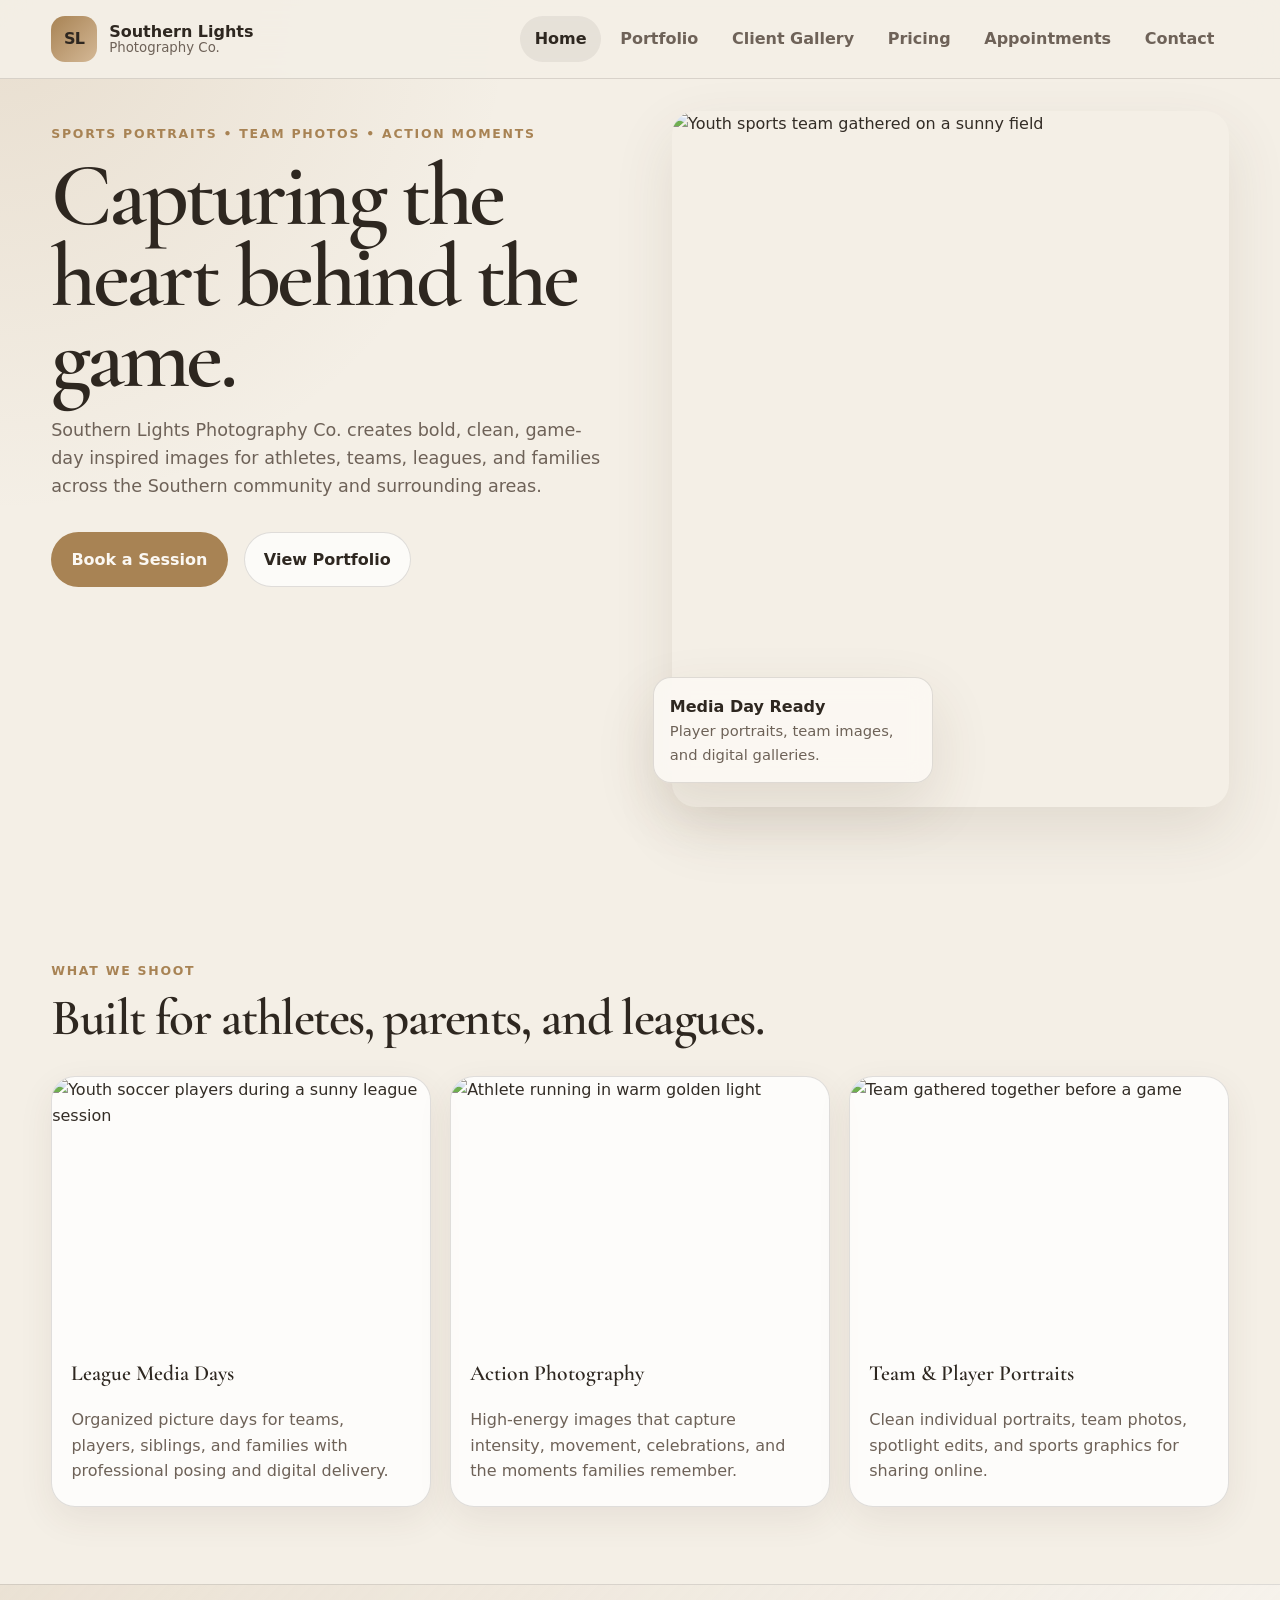
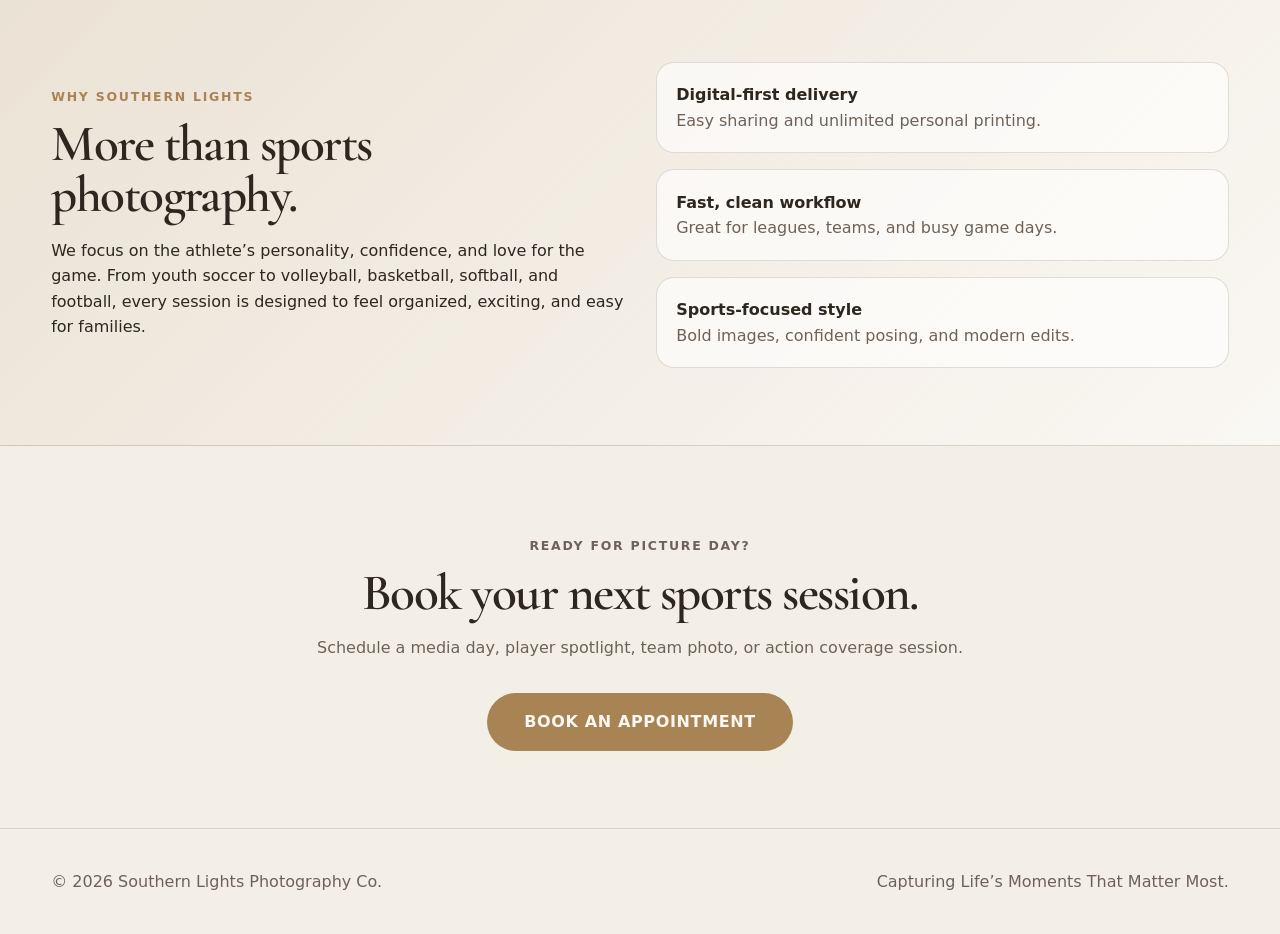
==== index.html @ c6743bce "first commit" ====
<!DOCTYPE html>
<html lang="en">
<head>
  <meta charset="UTF-8" />
  <meta name="viewport" content="width=device-width, initial-scale=1.0" />
  <title>Southern Lights Photography Co. | Sports Photography</title>
  <meta name="description" content="Southern Lights Photography Co. captures bold, professional sports portraits, media days, team photos, and action photography in South Texas." />
  <link rel="preconnect" href="https://images.unsplash.com">
  <link rel="stylesheet" href="styles.css" />
</head>
<body>
  <header class="site-header">
    <a class="brand" href="index.html">
      <span class="brand-mark">SL</span>
      <span>
        <strong>Southern Lights</strong>
        <small>Photography Co.</small>
      </span>
    </a>
    <button class="nav-toggle" aria-label="Toggle navigation">☰</button>
    <nav class="site-nav">
      <a href="index.html" class="active">Home</a>
      <a href="portfolio.html">Portfolio</a>
      <a href="https://southernlightsphotographyco.mypixieset.com/gallery-copy/" target="_blank" rel="noopener noreferrer">Client Gallery</a>
      <a href="pricing.html">Pricing</a>
      <a href="appointments.html">Appointments</a>
      <a href="contact.html">Contact</a>
    </nav>
  </header>

  <main>
    <section class="hero">
      <div class="hero-content">
        <p class="eyebrow">Sports portraits • Team photos • Action moments</p>
        <h1>Capturing the heart behind the game.</h1>
        <p class="hero-copy">Southern Lights Photography Co. creates bold, clean, game-day inspired images for athletes, teams, leagues, and families across the Southern community and surrounding areas.</p>
        <div class="hero-actions">
          <a class="button primary" href="appointments.html">Book a Session</a>
          <a class="button secondary" href="portfolio.html">View Portfolio</a>
        </div>
      </div>
      <div class="hero-card">
        <img src="https://images.unsplash.com/photo-1526232761682-d26e03ac148e?auto=format&fit=crop&w=1200&q=80" alt="Youth sports team gathered on a sunny field" />
        <div class="floating-card">
          <strong>Media Day Ready</strong>
          <span>Player portraits, team images, and digital galleries.</span>
        </div>
      </div>
    </section>

    <section class="section services">
      <div class="section-heading">
        <p class="eyebrow">What we shoot</p>
        <h2>Built for athletes, parents, and leagues.</h2>
      </div>
      <div class="cards three">
        <article class="card">
          <img src="https://images.unsplash.com/photo-1574629810360-7efbbe195018?auto=format&fit=crop&w=900&q=80" alt="Youth soccer players during a sunny league session" />
          <h3>League Media Days</h3>
          <p>Organized picture days for teams, players, siblings, and families with professional posing and digital delivery.</p>
        </article>
        <article class="card">
          <img src="https://images.unsplash.com/photo-1552674605-db6ffd4facb5?auto=format&fit=crop&w=900&q=80" alt="Athlete running in warm golden light" />
          <h3>Action Photography</h3>
          <p>High-energy images that capture intensity, movement, celebrations, and the moments families remember.</p>
        </article>
        <article class="card">
          <img src="https://images.unsplash.com/photo-1547347298-4074fc3086f0?auto=format&fit=crop&w=900&q=80" alt="Team gathered together before a game" />
          <h3>Team & Player Portraits</h3>
          <p>Clean individual portraits, team photos, spotlight edits, and sports graphics for sharing online.</p>
        </article>
      </div>
    </section>

    <section class="section split dark-panel">
      <div>
        <p class="eyebrow">Why Southern Lights</p>
        <h2>More than sports photography.</h2>
        <p>We focus on the athlete’s personality, confidence, and love for the game. From youth soccer to volleyball, basketball, softball, and football, every session is designed to feel organized, exciting, and easy for families.</p>
      </div>
      <div class="feature-list">
        <div><strong>Digital-first delivery</strong><span>Easy sharing and unlimited personal printing.</span></div>
        <div><strong>Fast, clean workflow</strong><span>Great for leagues, teams, and busy game days.</span></div>
        <div><strong>Sports-focused style</strong><span>Bold images, confident posing, and modern edits.</span></div>
      </div>
    </section>

    <section class="section cta">
      <p class="eyebrow">Ready for picture day?</p>
      <h2>Book your next sports session.</h2>
      <p>Schedule a media day, player spotlight, team photo, or action coverage session.</p>
      <div class="booking-actions">
        <a class="button primary" href="https://app.squareup.com/appointments/buyer/widget/1muw4sia8cglut/LT88W3ZPB8Y5Y" target="_blank" rel="noopener noreferrer">Book an appointment</a>
      </div>
    </section>
  </main>

  <footer class="site-footer">
    <p>© <span id="year"></span> Southern Lights Photography Co.</p>
    <p>Capturing Life’s Moments That Matter Most.</p>
  </footer>

  <script src="script.js"></script>
</body>
</html>
---- styles.css ----
@import url('https://fonts.googleapis.com/css2?family=Cormorant+Garamond:wght@500;600;700&display=swap');

:root {
  --bg: #f4efe6;
  --panel: #fbf8f3;
  --panel-soft: #ebe3d6;
  --text: #2e2720;
  --muted: #6e6258;
  --accent: #a88354;
  --accent-2: #5c4a38;
  --accent-soft: #d4b896;
  --line: rgba(46, 39, 32, .14);
  --shadow: 0 24px 60px rgba(79, 55, 32, .12);
  --radius: 24px;
  --image-warm-filter: sepia(0.16) saturate(0.9) brightness(1.04) contrast(0.97);
}

* { box-sizing: border-box; }
html { scroll-behavior: smooth; }
body {
  margin: 0;
  font-family: Inter, ui-sans-serif, system-ui, -apple-system, BlinkMacSystemFont, "Segoe UI", sans-serif;
  background: radial-gradient(circle at top left, rgba(168, 131, 84, .16), transparent 32rem), var(--bg);
  color: var(--text);
  line-height: 1.6;
}

a { color: inherit; }
img { max-width: 100%; display: block; }

.site-header {
  position: sticky;
  top: 0;
  z-index: 50;
  display: flex;
  align-items: center;
  justify-content: space-between;
  padding: 1rem clamp(1rem, 4vw, 4rem);
  background: rgba(244, 239, 230, .92);
  backdrop-filter: blur(16px);
  border-bottom: 1px solid var(--line);
}
.brand {
  display: flex;
  align-items: center;
  gap: .75rem;
  text-decoration: none;
}
.brand-mark {
  display: grid;
  place-items: center;
  width: 46px;
  height: 46px;
  border-radius: 14px;
  background: linear-gradient(135deg, var(--accent), var(--accent-soft));
  color: #2e2720;
  font-weight: 900;
  letter-spacing: -.04em;
}
.brand strong, .brand small { display: block; line-height: 1.05; }
.brand small { color: var(--muted); }
.site-nav { display: flex; align-items: center; gap: .3rem; }
.site-nav a {
  padding: .65rem .9rem;
  border-radius: 999px;
  color: var(--muted);
  text-decoration: none;
  font-weight: 700;
}
.site-nav a:hover, .site-nav a.active { color: var(--text); background: rgba(46, 39, 32, .07); }
.nav-toggle { display: none; background: none; border: 0; color: var(--text); font-size: 1.8rem; }

.hero {
  display: grid;
  grid-template-columns: 1fr 1fr;
  gap: clamp(2rem, 5vw, 5rem);
  align-items: start;
  padding: clamp(1.25rem, 2.5vw, 2rem) clamp(1rem, 4vw, 4rem) clamp(3rem, 5vw, 4.5rem);
}
.hero h1, .page-hero h1 {
  font-family: "Cormorant Garamond", Georgia, "Times New Roman", serif;
  font-size: clamp(3rem, 7vw, 6.6rem);
  line-height: .9;
  letter-spacing: -.04em;
  margin: .2rem 0 1rem;
  font-weight: 600;
}
.hero-copy, .page-hero p { color: var(--muted); font-size: 1.1rem; max-width: 680px; }
.eyebrow { color: var(--accent); text-transform: uppercase; letter-spacing: .14em; font-weight: 900; font-size: .78rem; }
.hero-actions { display: flex; flex-wrap: wrap; gap: 1rem; margin-top: 2rem; }
.button {
  display: inline-flex;
  align-items: center;
  justify-content: center;
  min-height: 48px;
  padding: .85rem 1.2rem;
  border-radius: 999px;
  font-weight: 900;
  text-decoration: none;
  border: 1px solid transparent;
  cursor: pointer;
}
.button.primary { background: var(--accent); color: #fbf8f3; }
.button.secondary { background: rgba(255,255,255,.72); border-color: var(--line); color: var(--text); }
.hero-card { position: relative; }
.hero-card img, .page-hero img {
  border-radius: var(--radius);
  box-shadow: var(--shadow);
  aspect-ratio: 4 / 5;
  object-fit: cover;
  filter: var(--image-warm-filter);
}
.floating-card {
  position: absolute;
  left: -1.2rem;
  bottom: 1.5rem;
  width: min(280px, 80%);
  padding: 1rem;
  border: 1px solid var(--line);
  background: rgba(251, 248, 243, .94);
  backdrop-filter: blur(12px);
  border-radius: 18px;
  box-shadow: var(--shadow);
}
.floating-card strong, .floating-card span { display: block; }
.floating-card span { color: var(--muted); font-size: .92rem; }

.section { padding: clamp(3rem, 6vw, 6rem) clamp(1rem, 4vw, 4rem); }
.section-heading { max-width: 760px; margin-bottom: 2rem; }
.section h2, .section-heading h2 {
  font-family: "Cormorant Garamond", Georgia, "Times New Roman", serif;
  font-size: clamp(2rem, 4vw, 4rem);
  line-height: 1;
  letter-spacing: -.03em;
  margin: 0 0 1rem;
  font-weight: 600;
}
.cards.three { display: grid; grid-template-columns: repeat(3, 1fr); gap: 1.2rem; }
.card, .price-card, .contact-card, .booking-card, .contact-form {
  background: rgba(255, 255, 255, .78);
  border: 1px solid var(--line);
  border-radius: var(--radius);
  overflow: hidden;
  box-shadow: 0 12px 35px rgba(79, 55, 32, .08);
}
.card img { height: 260px; width: 100%; object-fit: cover; filter: var(--image-warm-filter); }
.card h3, .card p { padding: 0 1.2rem; }
.card h3 { margin: 1.2rem 0 .2rem; font-size: 1.35rem; font-family: "Cormorant Garamond", Georgia, "Times New Roman", serif; font-weight: 600; }
.card p { color: var(--muted); margin-bottom: 1.4rem; }
.split { display: grid; grid-template-columns: 1fr 1fr; gap: 2rem; align-items: center; }
.dark-panel { background: linear-gradient(135deg, rgba(168, 131, 84, .12), rgba(255, 255, 255, .55)); border-top: 1px solid var(--line); border-bottom: 1px solid var(--line); }
.feature-list { display: grid; gap: 1rem; }
.feature-list div { padding: 1.2rem; background: rgba(255, 255, 255, .62); border: 1px solid var(--line); border-radius: 18px; }
.feature-list strong, .feature-list span { display: block; }
.feature-list span { color: var(--muted); }
.cta { text-align: center; max-width: 850px; margin: auto; }
.cta p { color: var(--muted); }

.page-hero { padding: clamp(3rem, 7vw, 6rem) clamp(1rem, 4vw, 4rem); }
.page-hero.small { max-width: 980px; }
.booking-hero { display: grid; grid-template-columns: 1.1fr .9fr; gap: 2rem; align-items: center; }
.booking-hero h1 {
  font-family: "Cormorant Garamond", Georgia, "Times New Roman", serif;
  font-size: clamp(2.5rem, 5vw, 5.2rem);
  font-weight: 600;
}
.booking-card h2 {
  font-family: "Cormorant Garamond", Georgia, "Times New Roman", serif;
  font-weight: 600;
}
.booking-hero img { aspect-ratio: 16 / 10; filter: var(--image-warm-filter); }
.gallery { padding: 0 clamp(1rem, 4vw, 4rem) 5rem; columns: 3 280px; column-gap: 1rem; }
.gallery img { width: 100%; margin: 0 0 1rem; border-radius: 20px; break-inside: avoid; border: 1px solid var(--line); filter: var(--image-warm-filter); }
.pricing-grid { padding: 0 clamp(1rem, 4vw, 4rem); display: grid; grid-template-columns: repeat(4, 1fr); gap: 1rem; align-items: start; }
.price-card {
  padding: 1.4rem;
  position: relative;
  cursor: pointer;
  transition: border-color .2s ease, box-shadow .2s ease, transform .2s ease;
}
.price-card:hover { border-color: rgba(46, 39, 32, .24); }
.price-card.is-expanded {
  border-color: rgba(168, 131, 84, .55);
  box-shadow: var(--shadow);
  transform: translateY(-2px);
}
.price-card.popular { border-color: rgba(168, 131, 84, .65); box-shadow: 0 0 0 1px rgba(168, 131, 84, .18), var(--shadow); }
.price-card.popular.is-expanded { border-color: rgba(168, 131, 84, .85); }
.price-card h2, .contact-card h2 {
  font-family: "Cormorant Garamond", Georgia, "Times New Roman", serif;
  font-weight: 600;
}
.price { font-size: 3rem; font-weight: 950; margin: .3rem 0; }
.price-card-teaser { color: var(--muted); margin: 0; }
.price-card-preview {
  display: grid;
  grid-template-rows: 0fr;
  transition: grid-template-rows .25s ease;
}
.price-card.is-expanded .price-card-preview { grid-template-rows: 1fr; }
.price-card-preview-inner { overflow: hidden; }
.price-card ul { padding-left: 1.1rem; color: var(--muted); margin: 0; }
.preview-eyebrow {
  margin: 1rem 0 .5rem;
  font-size: .78rem;
  text-transform: uppercase;
  letter-spacing: .14em;
  color: var(--accent);
  font-weight: 900;
}
.price-card-hint {
  margin: 1rem 0 0;
  font-size: .78rem;
  color: var(--accent);
  font-weight: 800;
  text-transform: uppercase;
  letter-spacing: .08em;
  transition: opacity .2s ease;
}
.price-card.is-expanded .price-card-hint { opacity: 0; }
.badge { position: absolute; top: 1rem; right: 1rem; color: #fbf8f3; background: var(--accent); padding: .25rem .7rem; border-radius: 999px; font-weight: 900; font-size: .8rem; }
.addons { text-align: center; }
.addon-list { display: flex; flex-wrap: wrap; justify-content: center; gap: .8rem; margin: 1.5rem 0 2rem; }
.addon-list span { padding: .75rem 1rem; border: 1px solid var(--line); border-radius: 999px; background: rgba(255, 255, 255, .62); }
.booking-section { padding-top: 0; padding-bottom: clamp(4rem, 8vw, 7rem); }
.booking-card {
  max-width: 720px;
  margin: auto;
  padding: clamp(2rem, 5vw, 3.5rem);
  text-align: center;
}
.booking-card h2 { margin-bottom: 1rem; }
.muted { color: var(--muted); }
.booking-card .muted { max-width: 520px; margin: 0 auto; }
.booking-actions {
  display: flex;
  justify-content: center;
  margin-top: 2rem;
}
.booking-actions .button {
  min-height: 52px;
  padding: .95rem 2.25rem;
  font-size: 1rem;
  letter-spacing: .04em;
  text-transform: uppercase;
}
.contact-layout { padding: 0 clamp(1rem, 4vw, 4rem) 5rem; display: grid; grid-template-columns: .9fr 1.1fr; gap: 1rem; }
.contact-card, .contact-form { padding: 1.5rem; }
.contact-card a { color: var(--accent); }
.contact-form { display: grid; gap: 1rem; }
.contact-form label { display: grid; gap: .4rem; font-weight: 800; }
.contact-form input, .contact-form textarea {
  width: 100%;
  border: 1px solid var(--line);
  border-radius: 14px;
  padding: .9rem 1rem;
  background: rgba(255, 255, 255, .88);
  color: var(--text);
  font: inherit;
}
.site-footer { display: flex; flex-wrap: wrap; justify-content: space-between; gap: 1rem; padding: 1.5rem clamp(1rem, 4vw, 4rem); border-top: 1px solid var(--line); color: var(--muted); }

@media (max-width: 900px) {
  .hero, .split, .booking-hero, .contact-layout { grid-template-columns: 1fr; }
  .cards.three, .pricing-grid { grid-template-columns: 1fr 1fr; }
  .site-nav {
    display: none;
    position: absolute;
    top: 78px;
    left: 1rem;
    right: 1rem;
    flex-direction: column;
    align-items: stretch;
    background: var(--panel);
    padding: 1rem;
    border: 1px solid var(--line);
    border-radius: 18px;
  }
  .site-nav.open { display: flex; }
  .nav-toggle { display: block; }
}
@media (max-width: 560px) {
  .cards.three, .pricing-grid { grid-template-columns: 1fr; }
  .hero h1, .page-hero h1 { font-size: 3.1rem; }
  .floating-card { left: .8rem; }
}
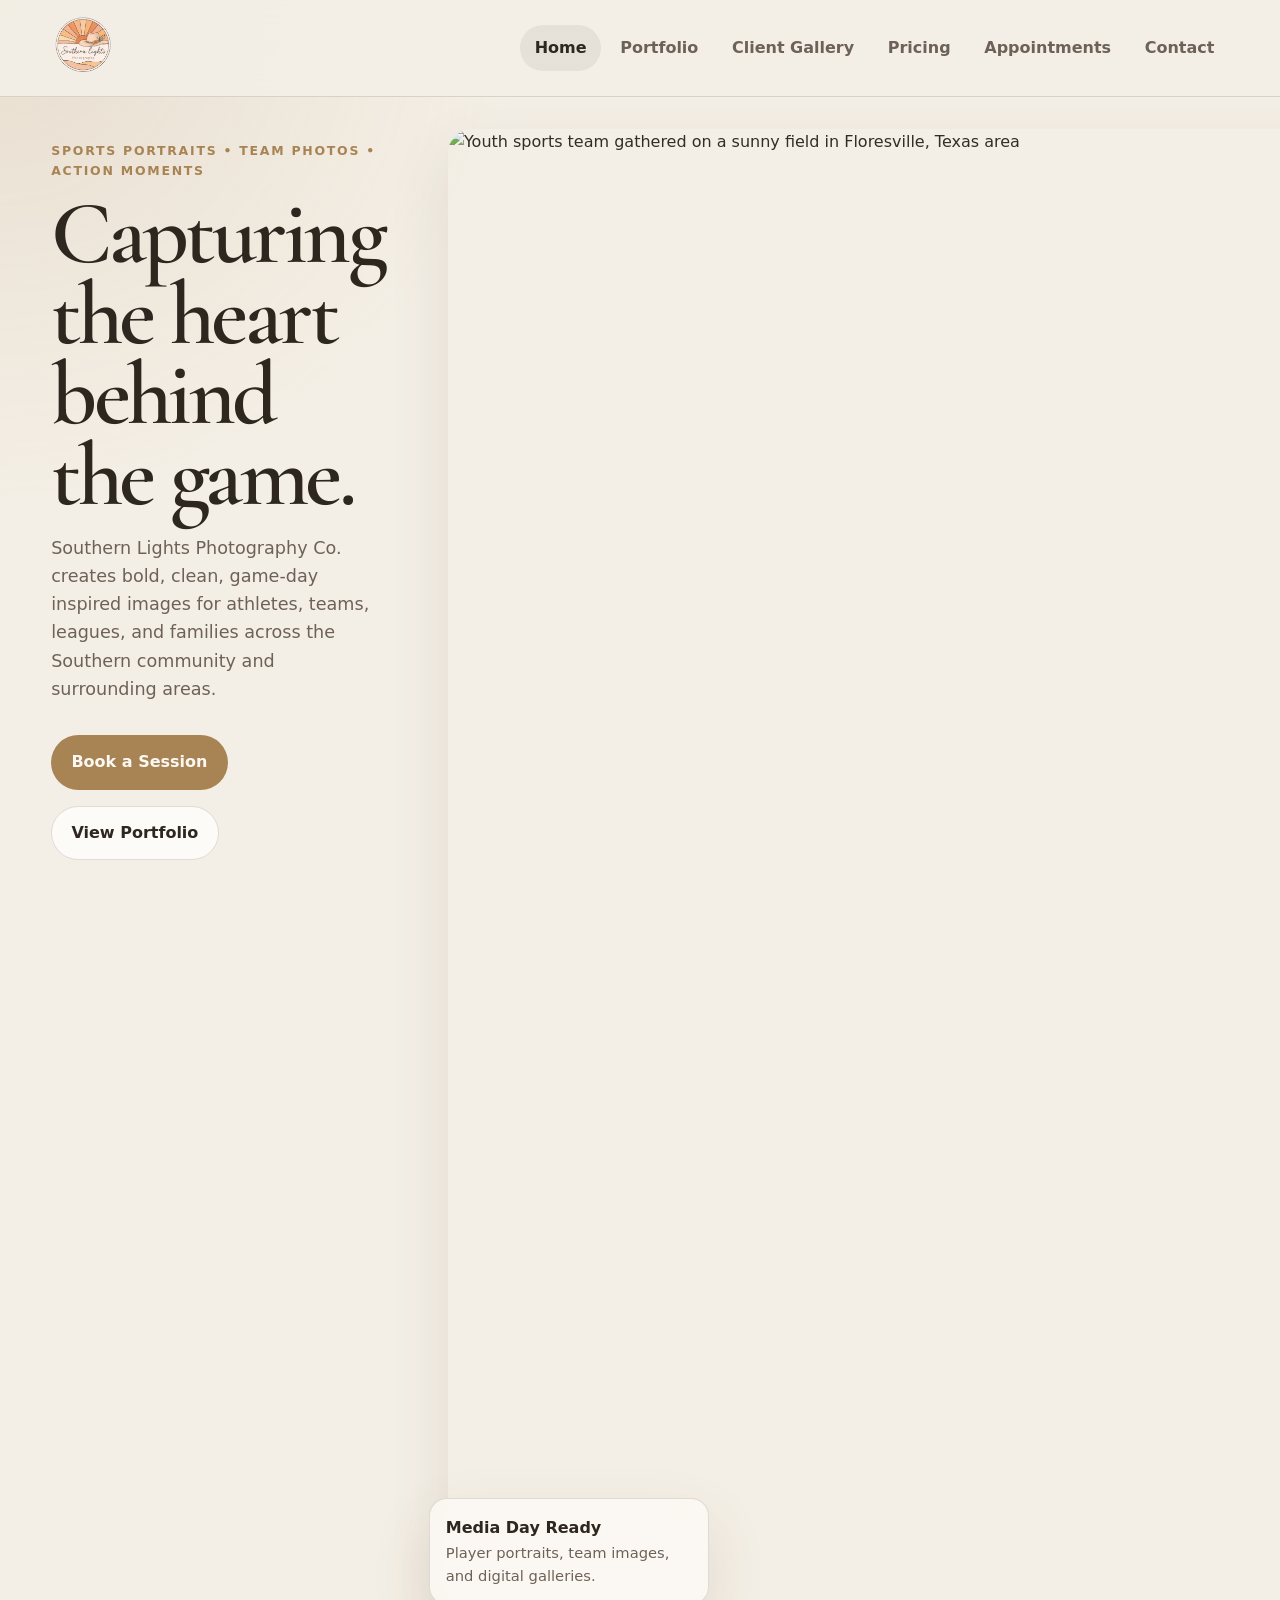
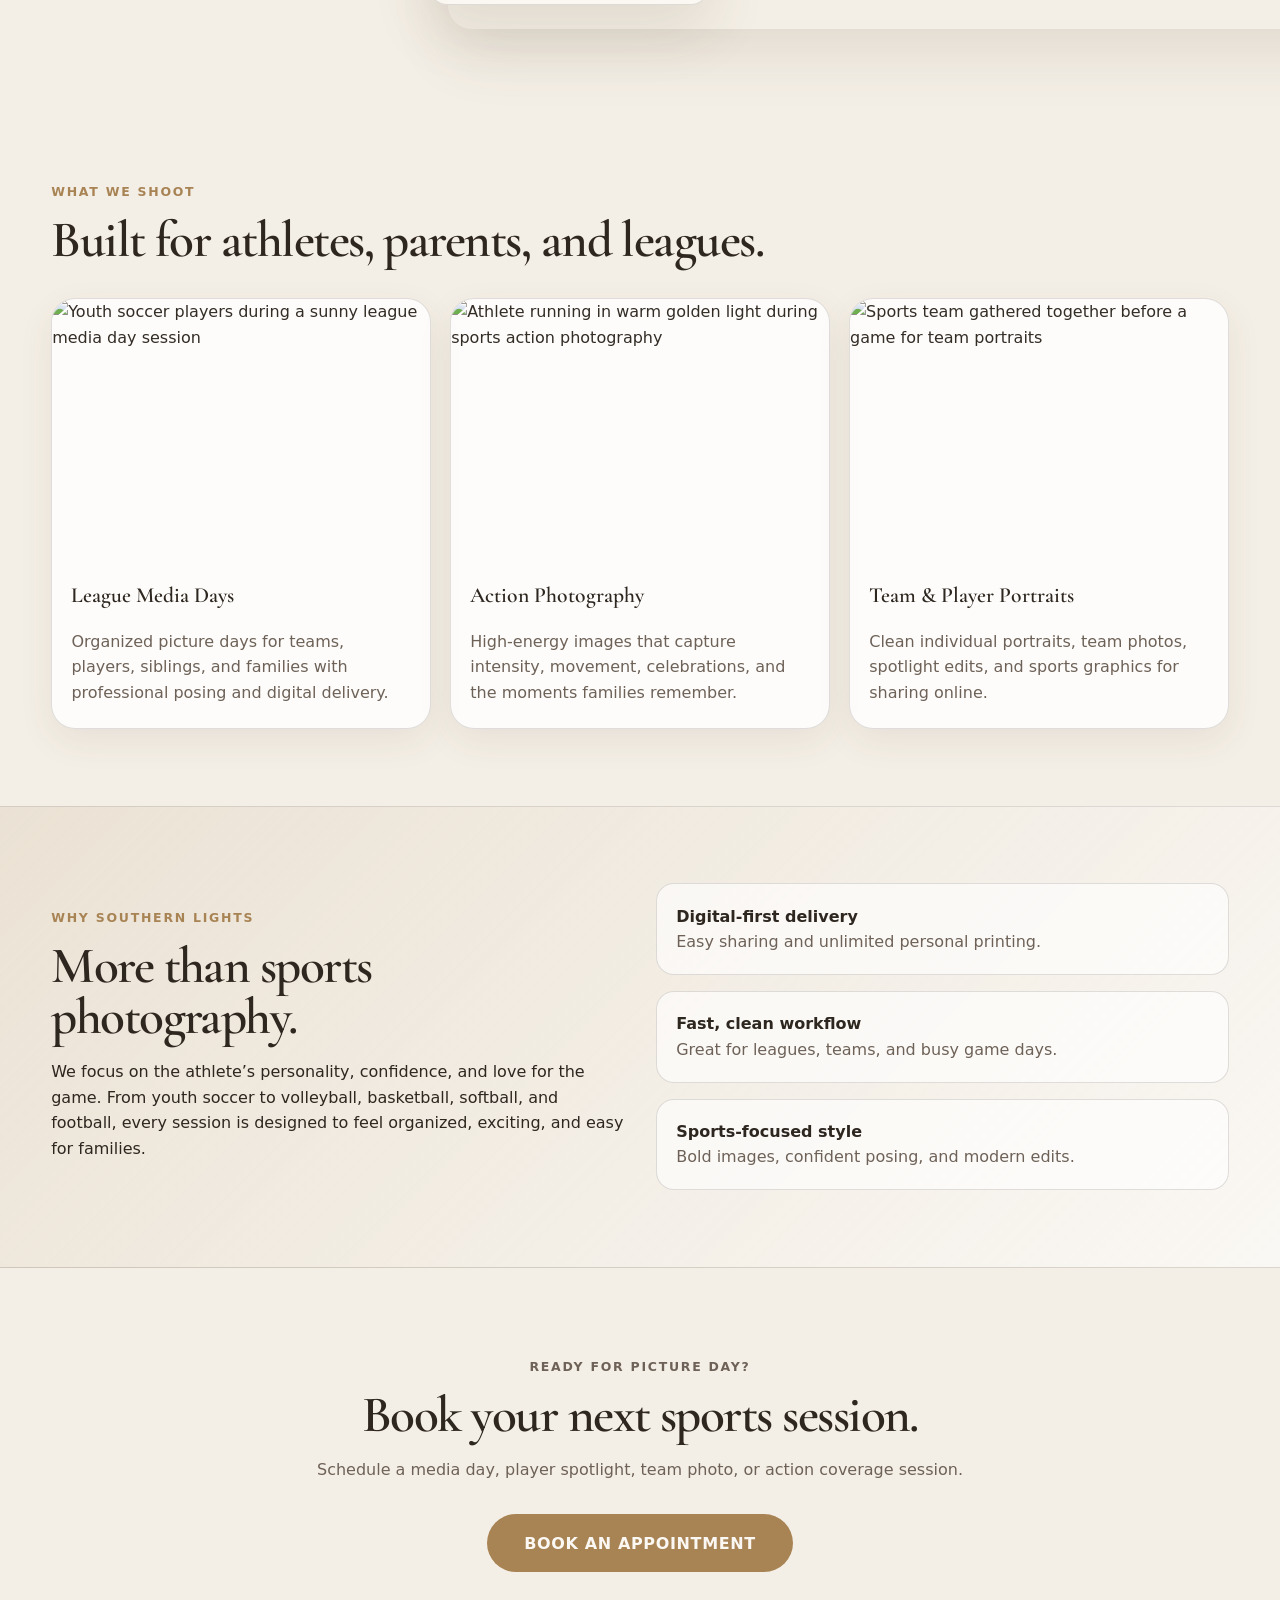
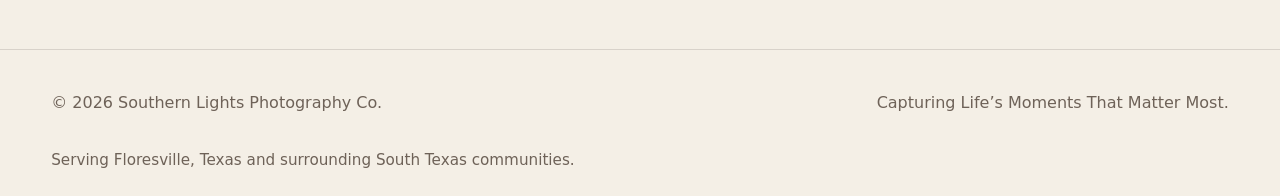
==== commit c22f907e: "update" ====
--- a/index.html
+++ b/index.html
@@ -3,22 +3,91 @@
 <head>
   <meta charset="UTF-8" />
   <meta name="viewport" content="width=device-width, initial-scale=1.0" />
-  <title>Southern Lights Photography Co. | Sports Photography</title>
-  <meta name="description" content="Southern Lights Photography Co. captures bold, professional sports portraits, media days, team photos, and action photography in South Texas." />
-  <link rel="preconnect" href="https://images.unsplash.com">
+  <title>Sports Photography Floresville TX | Southern Lights Photography Co.</title>
+  <meta name="description" content="Southern Lights Photography Co. offers sports portraits, league media days, team photos, and action photography in Floresville, Texas and surrounding South Texas communities." />
+  <meta name="robots" content="index, follow, max-image-preview:large" />
+  <meta name="author" content="Southern Lights Photography Co." />
+  <meta name="geo.region" content="US-TX" />
+  <meta name="geo.placename" content="Floresville" />
+  <link rel="canonical" href="https://cordovaf8.github.io/southern-lights-photography-site/" />
+  <link rel="icon" href="assets/logo.png" type="image/png" />
+  <link rel="apple-touch-icon" href="assets/logo.png" />
+  <link rel="manifest" href="site.webmanifest" />
+  <meta name="theme-color" content="#a88354" />
+  <meta property="og:type" content="website" />
+  <meta property="og:site_name" content="Southern Lights Photography Co." />
+  <meta property="og:title" content="Sports Photography Floresville TX | Southern Lights Photography Co." />
+  <meta property="og:description" content="Sports portraits, league media days, team photos, and action photography in Floresville, Texas and surrounding communities." />
+  <meta property="og:url" content="https://cordovaf8.github.io/southern-lights-photography-site/" />
+  <meta property="og:image" content="https://images.unsplash.com/photo-1526232761682-d26e03ac148e?auto=format&fit=crop&w=1200&q=80" />
+  <meta property="og:locale" content="en_US" />
+  <meta name="twitter:card" content="summary_large_image" />
+  <meta name="twitter:title" content="Sports Photography Floresville TX | Southern Lights Photography Co." />
+  <meta name="twitter:description" content="Sports portraits, league media days, team photos, and action photography in Floresville, Texas." />
+  <meta name="twitter:image" content="https://images.unsplash.com/photo-1526232761682-d26e03ac148e?auto=format&fit=crop&w=1200&q=80" />
+  <link rel="preconnect" href="https://images.unsplash.com" />
+  <link rel="dns-prefetch" href="https://images.unsplash.com" />
   <link rel="stylesheet" href="styles.css" />
+  <script type="application/ld+json">
+  {
+    "@context": "https://schema.org",
+    "@graph": [
+      {
+        "@type": "WebSite",
+        "@id": "https://cordovaf8.github.io/southern-lights-photography-site/#website",
+        "url": "https://cordovaf8.github.io/southern-lights-photography-site/",
+        "name": "Southern Lights Photography Co.",
+        "description": "Sports photography, team photos, and family portraits in Floresville, Texas.",
+        "publisher": { "@id": "https://cordovaf8.github.io/southern-lights-photography-site/#business" },
+        "inLanguage": "en-US"
+      },
+      {
+        "@type": ["LocalBusiness", "Photographer"],
+        "@id": "https://cordovaf8.github.io/southern-lights-photography-site/#business",
+        "name": "Southern Lights Photography Co.",
+        "url": "https://cordovaf8.github.io/southern-lights-photography-site/",
+        "logo": "https://cordovaf8.github.io/southern-lights-photography-site/assets/logo.png",
+        "image": "https://cordovaf8.github.io/southern-lights-photography-site/assets/logo.png",
+        "email": "southernlightsphotographyco@gmail.com",
+        "description": "Locally owned sports and family photographer serving Floresville, Texas and surrounding South Texas communities.",
+        "priceRange": "$$",
+        "address": {
+          "@type": "PostalAddress",
+          "addressLocality": "Floresville",
+          "addressRegion": "TX",
+          "addressCountry": "US"
+        },
+        "areaServed": [
+          { "@type": "City", "name": "Floresville" },
+          { "@type": "AdministrativeArea", "name": "South Texas" }
+        ],
+        "sameAs": [
+          "https://southernlightsphotographyco.mypixieset.com/"
+        ],
+        "knowsAbout": ["Sports photography", "Team photos", "Youth sports portraits", "League media days", "Family photography"]
+      },
+      {
+        "@type": "WebPage",
+        "@id": "https://cordovaf8.github.io/southern-lights-photography-site/#webpage",
+        "url": "https://cordovaf8.github.io/southern-lights-photography-site/",
+        "name": "Sports Photography Floresville TX | Southern Lights Photography Co.",
+        "isPartOf": { "@id": "https://cordovaf8.github.io/southern-lights-photography-site/#website" },
+        "about": { "@id": "https://cordovaf8.github.io/southern-lights-photography-site/#business" },
+        "description": "Southern Lights Photography Co. creates bold sports portraits, league media days, team photos, and action photography for athletes and families.",
+        "inLanguage": "en-US"
+      }
+    ]
+  }
+  </script>
 </head>
 <body>
+  <a class="skip-link" href="#main-content">Skip to main content</a>
   <header class="site-header">
     <a class="brand" href="index.html">
-      <span class="brand-mark">SL</span>
-      <span>
-        <strong>Southern Lights</strong>
-        <small>Photography Co.</small>
-      </span>
+      <img class="brand-logo" src="assets/logo.png" alt="Southern Lights Photography Co." />
     </a>
     <button class="nav-toggle" aria-label="Toggle navigation">☰</button>
-    <nav class="site-nav">
+    <nav class="site-nav" aria-label="Primary navigation">
       <a href="index.html" class="active">Home</a>
       <a href="portfolio.html">Portfolio</a>
       <a href="https://southernlightsphotographyco.mypixieset.com/gallery-copy/" target="_blank" rel="noopener noreferrer">Client Gallery</a>
@@ -28,11 +97,11 @@
     </nav>
   </header>
 
-  <main>
-    <section class="hero">
+  <main id="main-content">
+    <section class="hero" aria-labelledby="hero-heading">
       <div class="hero-content">
         <p class="eyebrow">Sports portraits • Team photos • Action moments</p>
-        <h1>Capturing the heart behind the game.</h1>
+        <h1 id="hero-heading">Capturing the heart behind the game.</h1>
         <p class="hero-copy">Southern Lights Photography Co. creates bold, clean, game-day inspired images for athletes, teams, leagues, and families across the Southern community and surrounding areas.</p>
         <div class="hero-actions">
           <a class="button primary" href="appointments.html">Book a Session</a>
@@ -40,7 +109,7 @@
         </div>
       </div>
       <div class="hero-card">
-        <img src="https://images.unsplash.com/photo-1526232761682-d26e03ac148e?auto=format&fit=crop&w=1200&q=80" alt="Youth sports team gathered on a sunny field" />
+        <img src="https://images.unsplash.com/photo-1526232761682-d26e03ac148e?auto=format&fit=crop&w=1200&q=80" alt="Youth sports team gathered on a sunny field in Floresville, Texas area" width="1200" height="1500" fetchpriority="high" />
         <div class="floating-card">
           <strong>Media Day Ready</strong>
           <span>Player portraits, team images, and digital galleries.</span>
@@ -55,17 +124,17 @@
       </div>
       <div class="cards three">
         <article class="card">
-          <img src="https://images.unsplash.com/photo-1574629810360-7efbbe195018?auto=format&fit=crop&w=900&q=80" alt="Youth soccer players during a sunny league session" />
+          <img src="https://images.unsplash.com/photo-1574629810360-7efbbe195018?auto=format&fit=crop&w=900&q=80" alt="Youth soccer players during a sunny league media day session" width="900" height="600" loading="lazy" />
           <h3>League Media Days</h3>
           <p>Organized picture days for teams, players, siblings, and families with professional posing and digital delivery.</p>
         </article>
         <article class="card">
-          <img src="https://images.unsplash.com/photo-1552674605-db6ffd4facb5?auto=format&fit=crop&w=900&q=80" alt="Athlete running in warm golden light" />
+          <img src="https://images.unsplash.com/photo-1552674605-db6ffd4facb5?auto=format&fit=crop&w=900&q=80" alt="Athlete running in warm golden light during sports action photography" width="900" height="600" loading="lazy" />
           <h3>Action Photography</h3>
           <p>High-energy images that capture intensity, movement, celebrations, and the moments families remember.</p>
         </article>
         <article class="card">
-          <img src="https://images.unsplash.com/photo-1547347298-4074fc3086f0?auto=format&fit=crop&w=900&q=80" alt="Team gathered together before a game" />
+          <img src="https://images.unsplash.com/photo-1547347298-4074fc3086f0?auto=format&fit=crop&w=900&q=80" alt="Sports team gathered together before a game for team portraits" width="900" height="600" loading="lazy" />
           <h3>Team & Player Portraits</h3>
           <p>Clean individual portraits, team photos, spotlight edits, and sports graphics for sharing online.</p>
         </article>
@@ -98,6 +167,7 @@
   <footer class="site-footer">
     <p>© <span id="year"></span> Southern Lights Photography Co.</p>
     <p>Capturing Life’s Moments That Matter Most.</p>
+    <p class="footer-location">Serving Floresville, Texas and surrounding South Texas communities.</p>
   </footer>
 
   <script src="script.js"></script>
--- a/styles.css
+++ b/styles.css
@@ -26,7 +26,21 @@
 }
 
 a { color: inherit; }
-img { max-width: 100%; display: block; }
+img { max-width: 100%; display: block; height: auto; }
+
+.skip-link {
+  position: absolute;
+  left: -9999px;
+  top: 1rem;
+  z-index: 100;
+  padding: .75rem 1rem;
+  background: var(--accent);
+  color: #fbf8f3;
+  font-weight: 800;
+  text-decoration: none;
+  border-radius: 999px;
+}
+.skip-link:focus { left: 1rem; }
 
 .site-header {
   position: sticky;
@@ -46,19 +60,14 @@
   gap: .75rem;
   text-decoration: none;
 }
-.brand-mark {
-  display: grid;
-  place-items: center;
-  width: 46px;
-  height: 46px;
-  border-radius: 14px;
-  background: linear-gradient(135deg, var(--accent), var(--accent-soft));
-  color: #2e2720;
-  font-weight: 900;
-  letter-spacing: -.04em;
-}
-.brand strong, .brand small { display: block; line-height: 1.05; }
-.brand small { color: var(--muted); }
+.brand-logo {
+  display: block;
+  height: clamp(48px, 7vw, 64px);
+  width: clamp(48px, 7vw, 64px);
+  border-radius: 50%;
+  object-fit: cover;
+  flex-shrink: 0;
+}
 .site-nav { display: flex; align-items: center; gap: .3rem; }
 .site-nav a {
   padding: .65rem .9rem;
@@ -191,23 +200,8 @@
   font-weight: 600;
 }
 .price { font-size: 3rem; font-weight: 950; margin: .3rem 0; }
-.price-card-teaser { color: var(--muted); margin: 0; }
-.price-card-preview {
-  display: grid;
-  grid-template-rows: 0fr;
-  transition: grid-template-rows .25s ease;
-}
-.price-card.is-expanded .price-card-preview { grid-template-rows: 1fr; }
-.price-card-preview-inner { overflow: hidden; }
+.price-card-teaser { color: var(--muted); margin: 0 0 .75rem; }
 .price-card ul { padding-left: 1.1rem; color: var(--muted); margin: 0; }
-.preview-eyebrow {
-  margin: 1rem 0 .5rem;
-  font-size: .78rem;
-  text-transform: uppercase;
-  letter-spacing: .14em;
-  color: var(--accent);
-  font-weight: 900;
-}
 .price-card-hint {
   margin: 1rem 0 0;
   font-size: .78rem;
@@ -215,9 +209,47 @@
   font-weight: 800;
   text-transform: uppercase;
   letter-spacing: .08em;
-  transition: opacity .2s ease;
-}
-.price-card.is-expanded .price-card-hint { opacity: 0; }
+}
+.price-card.is-expanded .price-card-hint { display: none; }
+.price-card-examples {
+  display: grid;
+  grid-template-rows: 0fr;
+  transition: grid-template-rows .25s ease;
+}
+.price-card.is-expanded .price-card-examples { grid-template-rows: 1fr; }
+.price-card-examples-inner { overflow: hidden; }
+.preview-eyebrow {
+  margin: 1rem 0 .75rem;
+  font-size: .78rem;
+  text-transform: uppercase;
+  letter-spacing: .14em;
+  color: var(--accent);
+  font-weight: 900;
+}
+.price-example-grid {
+  display: grid;
+  grid-template-columns: repeat(2, 1fr);
+  gap: .75rem;
+}
+.price-card.is-expanded .price-example-grid {
+  grid-template-columns: repeat(auto-fit, minmax(88px, 1fr));
+}
+.price-example-grid figure { margin: 0; }
+.price-example-grid img {
+  width: 100%;
+  aspect-ratio: 3 / 4;
+  object-fit: cover;
+  border-radius: 12px;
+  border: 1px solid var(--line);
+  filter: var(--image-warm-filter);
+}
+.price-example-grid figcaption {
+  margin-top: .35rem;
+  font-size: .72rem;
+  line-height: 1.3;
+  color: var(--muted);
+  text-align: center;
+}
 .badge { position: absolute; top: 1rem; right: 1rem; color: #fbf8f3; background: var(--accent); padding: .25rem .7rem; border-radius: 999px; font-weight: 900; font-size: .8rem; }
 .addons { text-align: center; }
 .addon-list { display: flex; flex-wrap: wrap; justify-content: center; gap: .8rem; margin: 1.5rem 0 2rem; }
@@ -259,10 +291,15 @@
   font: inherit;
 }
 .site-footer { display: flex; flex-wrap: wrap; justify-content: space-between; gap: 1rem; padding: 1.5rem clamp(1rem, 4vw, 4rem); border-top: 1px solid var(--line); color: var(--muted); }
+.footer-location { width: 100%; margin: 0; font-size: .95rem; }
 
 @media (max-width: 900px) {
   .hero, .split, .booking-hero, .contact-layout { grid-template-columns: 1fr; }
   .cards.three, .pricing-grid { grid-template-columns: 1fr 1fr; }
+  .brand-logo {
+    height: 44px;
+    width: 44px;
+  }
   .site-nav {
     display: none;
     position: absolute;
